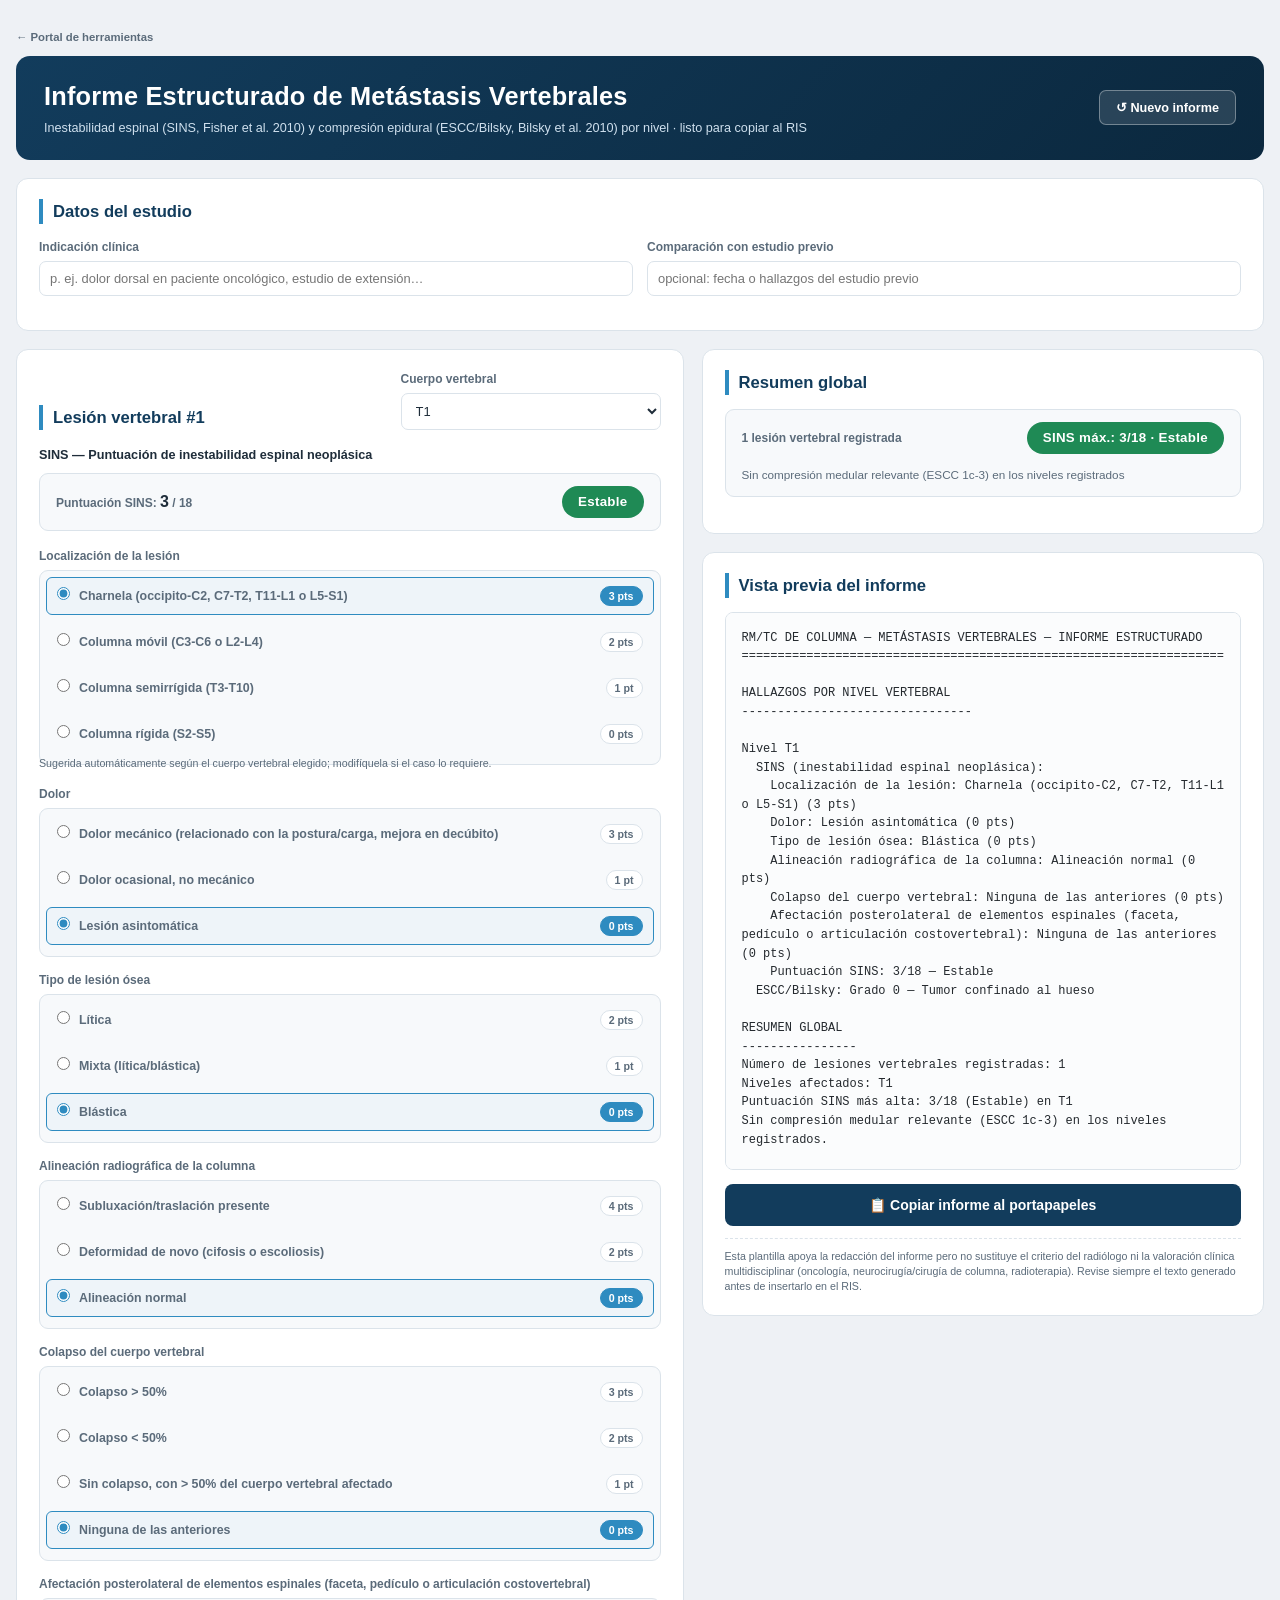
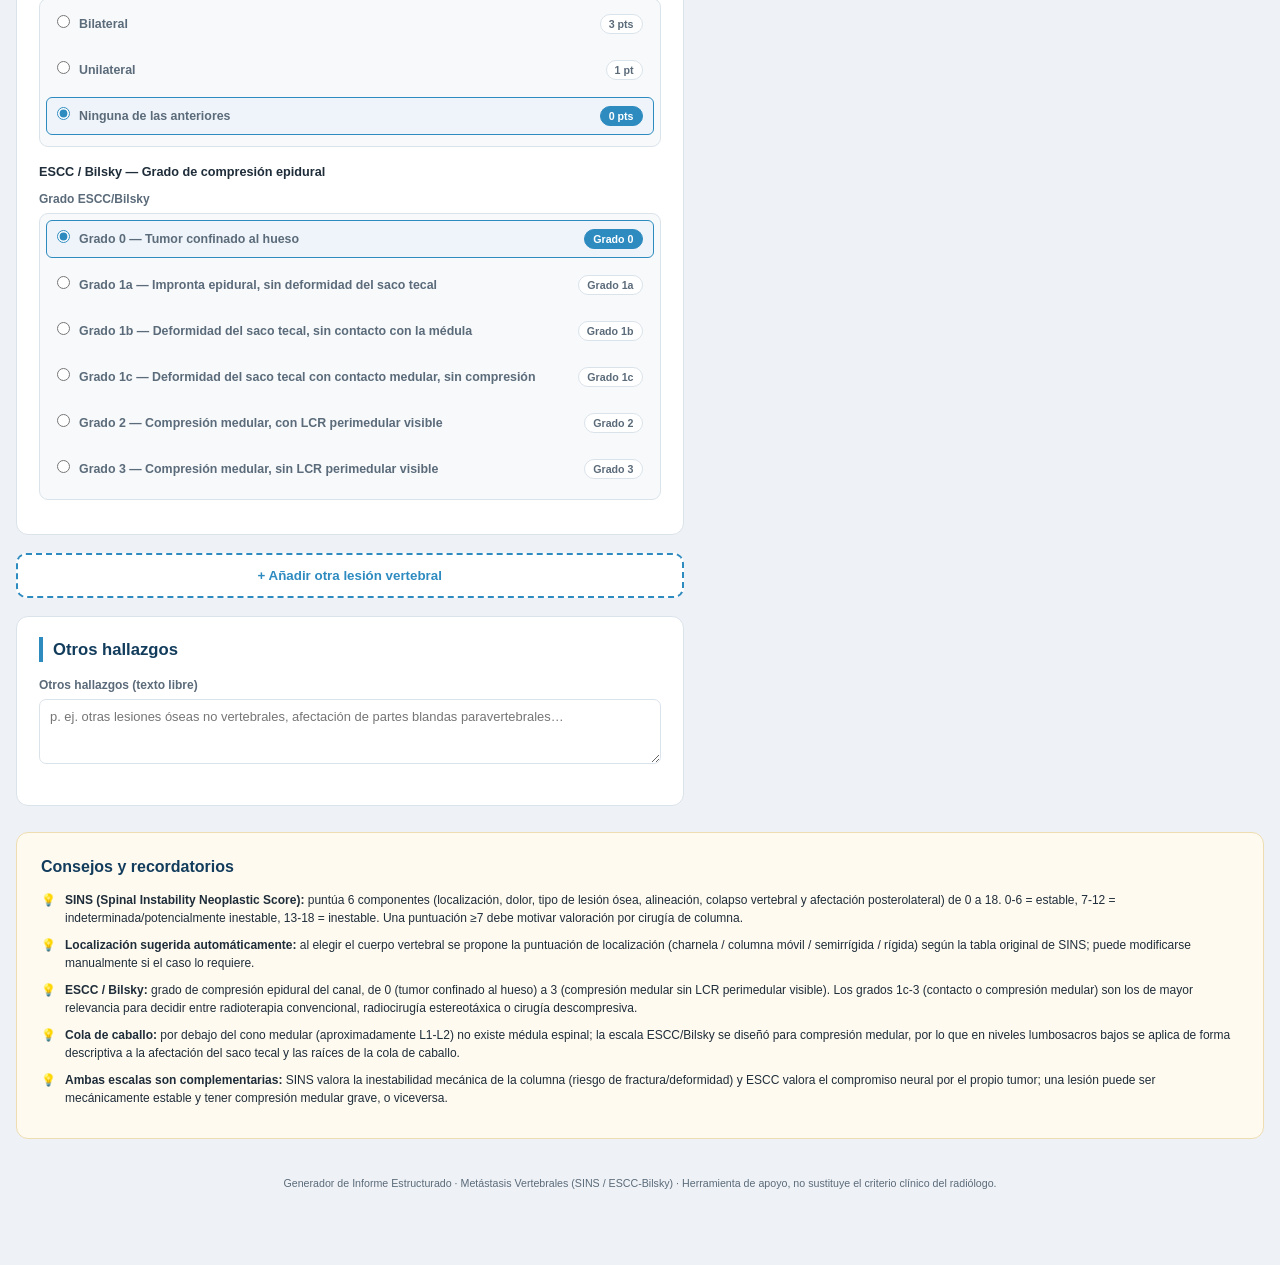
==== apps/columna-metastasis/index.html @ 790987a3 "Añadir app de informe estructurado de metástasis vertebrales (SINS / ESCC-Bilsky) Nueva herramienta " ====
<!DOCTYPE html>
<html lang="es">
<head>
<meta charset="UTF-8">
<meta name="viewport" content="width=device-width, initial-scale=1.0">
<title>Generador de Informe Estructurado · Metástasis Vertebrales (SINS / ESCC-Bilsky)</title>
<meta name="description" content="Herramienta point-and-click para generar informes estructurados de metástasis vertebrales, con clasificación de inestabilidad (SINS) y de compresión epidural (ESCC/Bilsky) por nivel vertebral, listos para copiar al RIS.">
<link rel="stylesheet" href="css/style.css">
</head>
<body>

<div class="app">

    <a href="../../index.html" class="breadcrumb">← Portal de herramientas</a>

    <div class="masthead">
        <div class="title-block">
            <h1>Informe Estructurado de Metástasis Vertebrales</h1>
            <p>Inestabilidad espinal (SINS, Fisher et al. 2010) y compresión epidural (ESCC/Bilsky, Bilsky et al. 2010) por nivel · listo para copiar al RIS</p>
        </div>
        <button class="btn-reset" onclick="resetAll()">↺ Nuevo informe</button>
    </div>

    <div class="panel">
        <h2 class="panel-title">Datos del estudio</h2>
        <div class="cols-2">
            <div class="form-group">
                <label>Indicación clínica</label>
                <input type="text" id="indication" placeholder="p. ej. dolor dorsal en paciente oncológico, estudio de extensión…" oninput="updateMeta()">
            </div>
            <div class="form-group">
                <label>Comparación con estudio previo</label>
                <input type="text" id="priorStudy" placeholder="opcional: fecha o hallazgos del estudio previo" oninput="updateMeta()">
            </div>
        </div>
    </div>

    <div class="grid-layout" id="gridLayout">
        <!-- IZQUIERDA: LESIONES -->
        <div id="lesionsColumn">
            <div id="lesionsContainer"></div>

            <button class="btn-add-lesion" onclick="addLesion()">+ Añadir otra lesión vertebral</button>

            <div class="panel">
                <h2 class="panel-title">Otros hallazgos</h2>
                <div class="form-group">
                    <label>Otros hallazgos (texto libre)</label>
                    <textarea id="additionalFindings" rows="3" placeholder="p. ej. otras lesiones óseas no vertebrales, afectación de partes blandas paravertebrales…" oninput="updateMeta()"></textarea>
                </div>
            </div>
        </div>

        <!-- DERECHA: RESULTADOS -->
        <div class="results-panel">
            <div class="panel">
                <h2 class="panel-title">Resumen global</h2>
                <div class="score-banner" id="globalSummary"></div>
            </div>

            <div class="panel">
                <h2 class="panel-title">Vista previa del informe</h2>
                <div class="consolidated-report" id="reportPreview">Cargando…</div>

                <button class="btn-copy" onclick="copyReportToClipboard()">📋 Copiar informe al portapapeles</button>
                <div class="toast" id="copyToast">Informe copiado correctamente</div>

                <p class="disclaimer">Esta plantilla apoya la redacción del informe pero no sustituye el criterio del radiólogo ni la valoración clínica multidisciplinar (oncología, neurocirugía/cirugía de columna, radioterapia). Revise siempre el texto generado antes de insertarlo en el RIS.</p>
            </div>
        </div>
    </div>

    <section class="expert-section">
        <h2>Consejos y recordatorios</h2>
        <ul class="expert-list">
            <li><strong>SINS (Spinal Instability Neoplastic Score):</strong> puntúa 6 componentes (localización, dolor, tipo de lesión ósea, alineación, colapso vertebral y afectación posterolateral) de 0 a 18. 0-6 = estable, 7-12 = indeterminada/potencialmente inestable, 13-18 = inestable. Una puntuación ≥7 debe motivar valoración por cirugía de columna.</li>
            <li><strong>Localización sugerida automáticamente:</strong> al elegir el cuerpo vertebral se propone la puntuación de localización (charnela / columna móvil / semirrígida / rígida) según la tabla original de SINS; puede modificarse manualmente si el caso lo requiere.</li>
            <li><strong>ESCC / Bilsky:</strong> grado de compresión epidural del canal, de 0 (tumor confinado al hueso) a 3 (compresión medular sin LCR perimedular visible). Los grados 1c-3 (contacto o compresión medular) son los de mayor relevancia para decidir entre radioterapia convencional, radiocirugía estereotáxica o cirugía descompresiva.</li>
            <li><strong>Cola de caballo:</strong> por debajo del cono medular (aproximadamente L1-L2) no existe médula espinal; la escala ESCC/Bilsky se diseñó para compresión medular, por lo que en niveles lumbosacros bajos se aplica de forma descriptiva a la afectación del saco tecal y las raíces de la cola de caballo.</li>
            <li><strong>Ambas escalas son complementarias:</strong> SINS valora la inestabilidad mecánica de la columna (riesgo de fractura/deformidad) y ESCC valora el compromiso neural por el propio tumor; una lesión puede ser mecánicamente estable y tener compresión medular grave, o viceversa.</li>
        </ul>
    </section>

    <footer style="text-align:center; margin-top:22px; padding:14px; font-size:8pt; color:var(--ink-soft);">
        Generador de Informe Estructurado · Metástasis Vertebrales (SINS / ESCC-Bilsky) · Herramienta de apoyo, no sustituye el criterio clínico del radiólogo.
    </footer>

</div>

<script src="js/app.js" defer></script>
</body>
</html>
---- apps/columna-metastasis/css/style.css ----
:root {
        --primary: #123c5c;
        --primary-dark: #0b283e;
        --primary-light: #eef4f9;
        --accent: #2e8bc0;
        --ink: #1f2d3a;
        --ink-soft: #5b6b7a;
        --line: #dbe3ea;
        --panel: #f7f9fb;
        --ok: #1f8a55;
        --warn: #b8760a;
        --danger: #c0392b;
        --white: #ffffff;
    }

    * { box-sizing: border-box; margin: 0; padding: 0; }

    body {
        font-family: "Segoe UI", "IBM Plex Sans", -apple-system, Roboto, Helvetica, Arial, sans-serif;
        background: #eef1f5;
        color: var(--ink);
        line-height: 1.5;
        padding: 24px 16px 60px;
    }

    .app {
        max-width: 1360px;
        margin: 0 auto;
    }

    /* ---------- HEADER ---------- */
    .breadcrumb {
        display: inline-block;
        font-size: 8.5pt;
        font-weight: 600;
        color: var(--ink-soft);
        text-decoration: none;
        margin-bottom: 10px;
        transition: color 0.15s;
    }
    .breadcrumb:hover { color: var(--accent); }

    .masthead {
        background: linear-gradient(135deg, var(--primary) 0%, var(--primary-dark) 100%);
        color: #fff;
        border-radius: 14px;
        padding: 22px 28px;
        margin-bottom: 18px;
        display: flex;
        align-items: center;
        justify-content: space-between;
        gap: 16px;
        flex-wrap: wrap;
    }

    .masthead .title-block h1 {
        font-size: 19pt;
        font-weight: 700;
        letter-spacing: 0.2px;
    }

    .masthead .title-block p {
        font-size: 9.5pt;
        color: #cfe0ee;
        margin-top: 3px;
    }

    .btn-reset {
        background: rgba(255,255,255,0.12);
        border: 1px solid rgba(255,255,255,0.35);
        color: #fff;
        padding: 9px 16px;
        border-radius: 7px;
        font-size: 9.5pt;
        font-weight: 600;
        cursor: pointer;
        transition: background 0.15s;
        white-space: nowrap;
    }
    .btn-reset:hover { background: rgba(255,255,255,0.22); }

    /* ---------- PANELS (shared) ---------- */
    .panel {
        background: #fff;
        border: 1px solid var(--line);
        border-radius: 12px;
        padding: 20px 22px;
        margin-bottom: 18px;
    }

    .panel-title {
        color: var(--primary);
        font-size: 12.5pt;
        font-weight: 700;
        margin-bottom: 14px;
        padding-left: 10px;
        border-left: 4px solid var(--accent);
        display: flex;
        align-items: center;
        gap: 8px;
    }

    /* ---------- FORM ELEMENTS ---------- */
    label {
        display: block;
        font-weight: 600;
        margin-bottom: 5px;
        font-size: 9pt;
        color: var(--ink-soft);
    }

    input[type="text"], input[type="number"], input[type="date"], select, textarea {
        width: 100%;
        padding: 9px 10px;
        border: 1px solid var(--line);
        border-radius: 7px;
        font-size: 9.7pt;
        background: #fff;
        color: var(--ink);
        font-family: inherit;
    }

    textarea { resize: vertical; }

    input:focus, select:focus, textarea:focus, button:focus-visible {
        outline: 2px solid var(--accent);
        outline-offset: 1px;
    }

    .form-group { margin-bottom: 14px; }

    .field-hint {
        font-size: 8pt;
        color: var(--ink-soft);
        margin-top: -10px;
        margin-bottom: 12px;
    }

    .cols-2 { display: grid; grid-template-columns: 1fr 1fr; gap: 14px; }

    @media (max-width: 700px) {
        .cols-2 { grid-template-columns: 1fr; }
    }

    /* ---------- OPTION GROUPS (point-and-click) ---------- */
    .option-group {
        background: var(--panel);
        border: 1px solid var(--line);
        border-radius: 9px;
        padding: 6px;
        display: flex;
        flex-direction: column;
        gap: 3px;
    }

    .opt {
        display: flex;
        align-items: center;
        justify-content: space-between;
        gap: 8px;
        padding: 8px 10px;
        border-radius: 6px;
        cursor: pointer;
        font-size: 9.3pt;
        transition: background 0.12s;
        border: 1px solid transparent;
    }

    .opt:hover { background: #fff; border-color: var(--line); }

    .opt input { accent-color: var(--accent); margin-right: 9px; flex-shrink: 0; }

    .opt .opt-label { flex-grow: 1; }

    .opt .pts {
        font-size: 8pt;
        font-weight: 700;
        color: var(--ink-soft);
        background: #fff;
        border: 1px solid var(--line);
        border-radius: 10px;
        padding: 1px 8px;
        white-space: nowrap;
    }

    .opt:has(input:checked) {
        background: var(--primary-light);
        border-color: var(--accent);
    }
    .opt:has(input:checked) .pts {
        background: var(--accent);
        color: #fff;
        border-color: var(--accent);
    }

    /* ---------- GRID LAYOUT ---------- */
    .grid-layout {
        display: grid;
        grid-template-columns: 1.2fr 0.8fr;
        gap: 18px;
        align-items: start;
    }
    @media (max-width: 980px) {
        .grid-layout { grid-template-columns: 1fr; }
    }

    /* ---------- LIVE SCORE BADGE ---------- */
    .score-banner {
        display: flex;
        align-items: center;
        justify-content: space-between;
        background: var(--panel);
        border: 1px solid var(--line);
        border-radius: 9px;
        padding: 12px 16px;
        margin-bottom: 16px;
        gap: 12px;
        flex-wrap: wrap;
    }

    .score-banner .pts-total {
        font-size: 9pt;
        color: var(--ink-soft);
        font-weight: 600;
    }
    .score-banner .pts-total b { color: var(--ink); font-size: 12pt; }

    .tr-pill {
        font-size: 10pt;
        font-weight: 800;
        color: #fff;
        padding: 6px 16px;
        border-radius: 20px;
        letter-spacing: 0.3px;
    }
    .tr-pill.ok { background: var(--ok); }
    .tr-pill.warn { background: var(--warn); }
    .tr-pill.danger { background: var(--danger); }

    .rec-text {
        font-size: 8.8pt;
        color: var(--ink-soft);
        flex-basis: 100%;
    }

    /* ---------- LESION CARDS ---------- */
    .lesion-card {
        background: #fff;
        border: 1px solid var(--line);
        border-radius: 12px;
        padding: 20px 22px;
        margin-bottom: 18px;
    }

    .lesion-header {
        display: flex;
        align-items: flex-end;
        justify-content: space-between;
        gap: 14px;
        flex-wrap: wrap;
        margin-bottom: 14px;
    }

    .lesion-header .lesion-title {
        color: var(--primary);
        font-size: 12.5pt;
        font-weight: 700;
        padding-left: 10px;
        border-left: 4px solid var(--accent);
    }

    .lesion-header .level-select-group {
        flex-grow: 1;
        max-width: 260px;
        margin-bottom: 0;
    }

    .btn-remove-lesion {
        background: #fff;
        border: 1px solid var(--line);
        color: var(--danger);
        padding: 8px 14px;
        border-radius: 7px;
        font-size: 8.8pt;
        font-weight: 600;
        cursor: pointer;
        white-space: nowrap;
        transition: background 0.15s;
    }
    .btn-remove-lesion:hover { background: #fdf1ef; }

    .btn-add-lesion {
        display: block;
        width: 100%;
        background: #fff;
        border: 2px dashed var(--accent);
        color: var(--accent);
        padding: 13px 16px;
        border-radius: 10px;
        font-weight: 700;
        font-size: 10pt;
        cursor: pointer;
        margin-bottom: 18px;
        transition: background 0.15s;
    }
    .btn-add-lesion:hover { background: var(--primary-light); }

    .subsection-title {
        font-size: 9.5pt;
        font-weight: 700;
        color: var(--ink);
        margin: 16px 0 8px;
    }

    .cauda-note {
        font-size: 8pt;
        color: var(--warn);
        background: #fdf6e8;
        border: 1px solid #eeddb0;
        border-radius: 7px;
        padding: 8px 10px;
        margin-bottom: 12px;
    }

    /* ---------- RESULTS / REPORT PANEL ---------- */
    .results-panel {
        position: sticky;
        top: 18px;
    }

    .consolidated-report {
        background: #fbfcfd;
        border: 1px solid var(--line);
        border-radius: 8px;
        padding: 16px;
        font-family: "Consolas", "SFMono-Regular", "Courier New", monospace;
        font-size: 9pt;
        white-space: pre-wrap;
        color: #24292e;
        line-height: 1.55;
        max-height: 62vh;
        overflow-y: auto;
    }

    .btn-copy {
        background: var(--primary);
        color: #fff;
        padding: 13px 22px;
        border: none;
        border-radius: 8px;
        cursor: pointer;
        font-weight: 700;
        font-size: 10.5pt;
        width: 100%;
        margin-top: 14px;
        display: flex;
        align-items: center;
        justify-content: center;
        gap: 8px;
        transition: background 0.15s;
    }
    .btn-copy:hover { background: var(--primary-dark); }
    .btn-copy:active { transform: scale(0.99); }

    .toast {
        display: none;
        background: var(--ok);
        color: #fff;
        text-align: center;
        padding: 9px;
        border-radius: 6px;
        margin-top: 10px;
        font-weight: 700;
        font-size: 9.5pt;
        animation: fadeIn 0.25s;
    }

    .disclaimer {
        font-size: 8pt;
        color: var(--ink-soft);
        margin-top: 12px;
        border-top: 1px dashed var(--line);
        padding-top: 10px;
        line-height: 1.45;
    }

    /* ---------- EXPERT TIPS ---------- */
    .expert-section {
        background: #fffaf0;
        border: 1px solid #eeddb0;
        border-radius: 12px;
        padding: 22px 24px;
        margin-top: 8px;
    }
    .expert-section h2 {
        color: var(--primary);
        font-size: 12pt;
        margin-bottom: 12px;
    }
    .expert-list { list-style: none; }
    .expert-list li {
        position: relative;
        padding-left: 24px;
        margin-bottom: 9px;
        font-size: 9pt;
        color: var(--ink);
    }
    .expert-list li::before {
        content: "💡";
        position: absolute;
        left: 0; top: 0;
    }

    @keyframes fadeIn { from { opacity: 0; } to { opacity: 1; } }
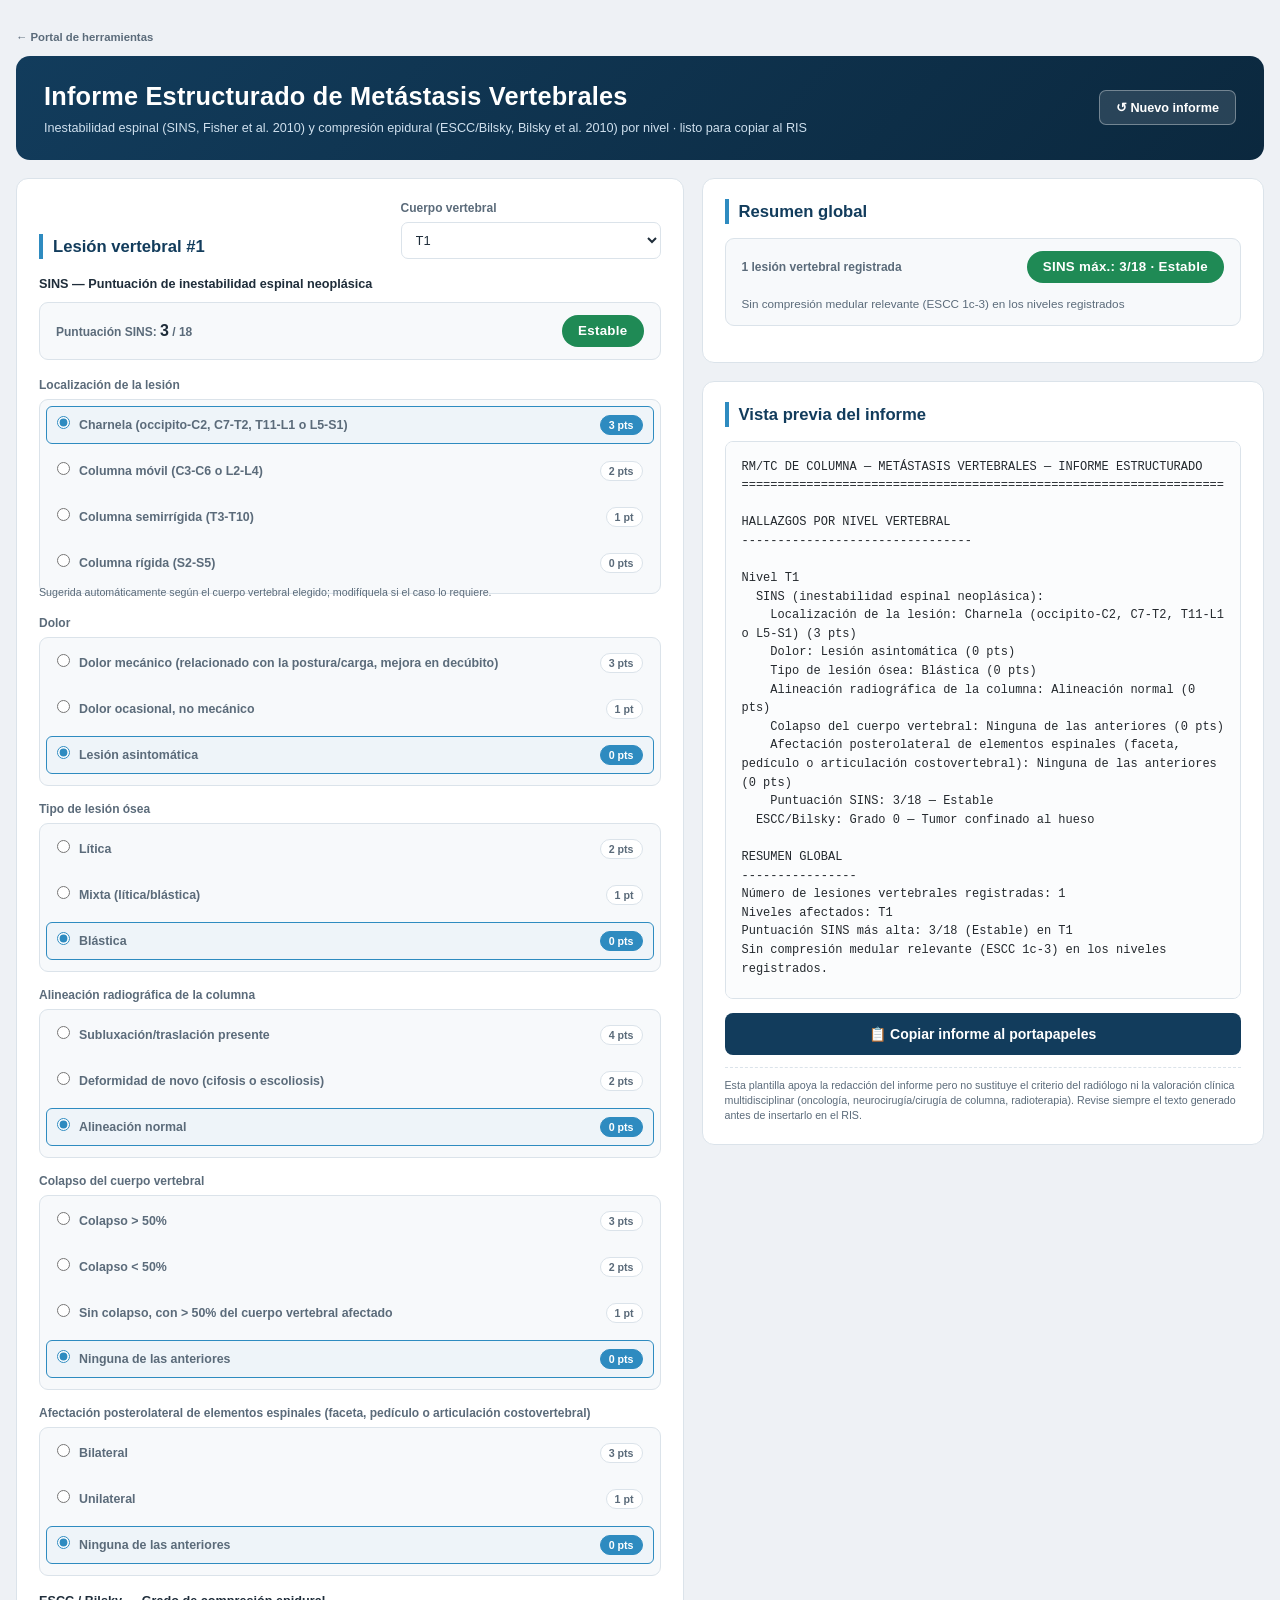
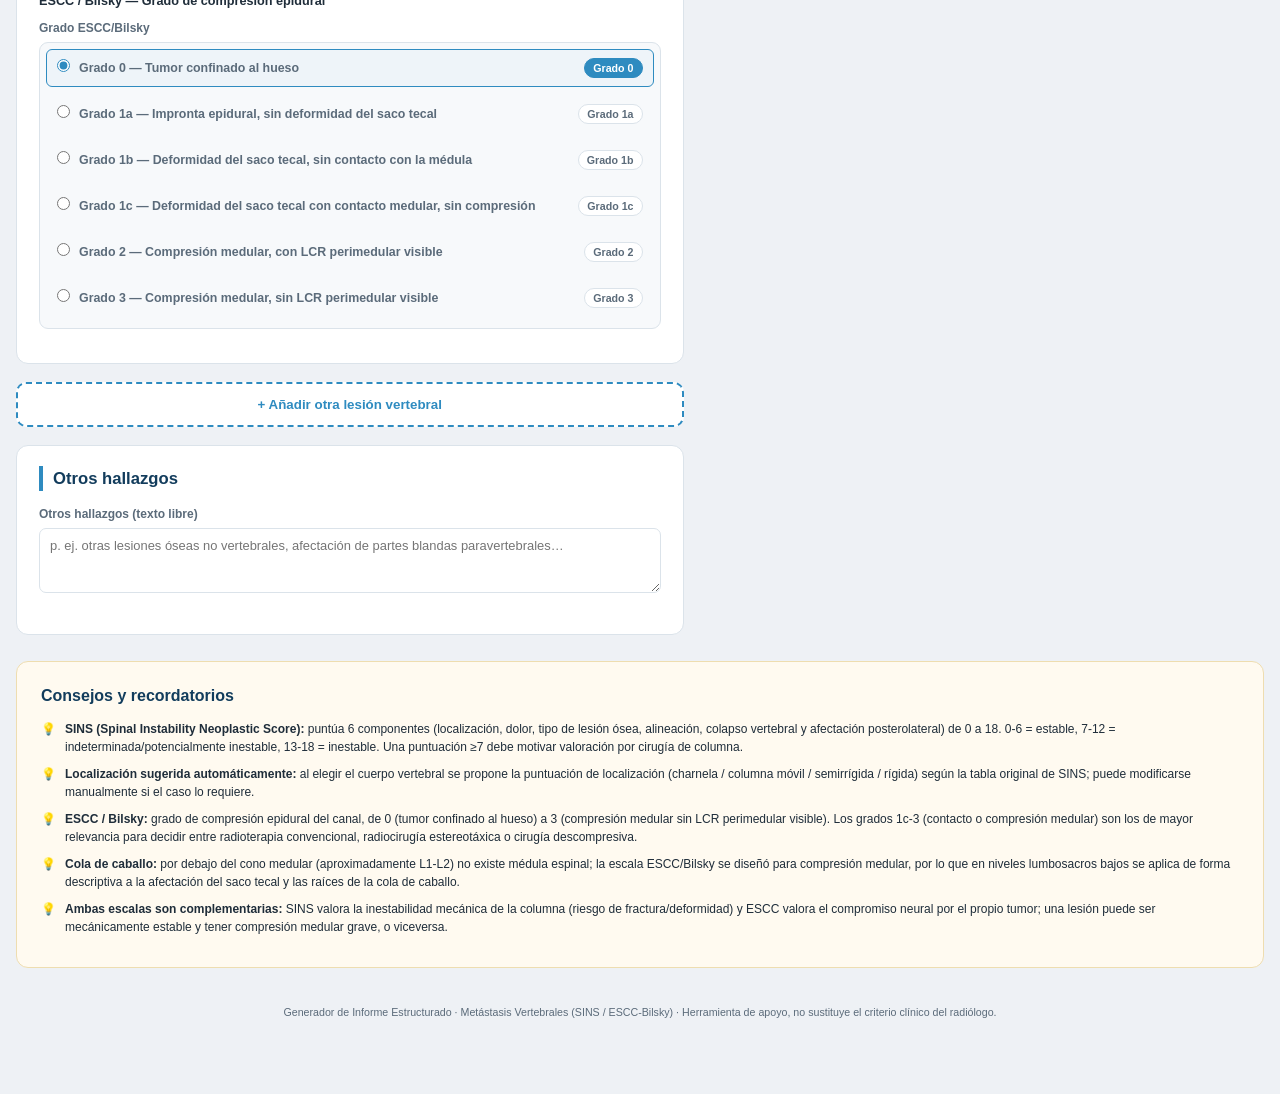
==== commit fefaae23: "Eliminar datos de estudio y técnica de imagen de los informes Quita el bloque de indicación clínica/" ====
--- a/apps/columna-metastasis/index.html
+++ b/apps/columna-metastasis/index.html
@@ -19,20 +19,6 @@
             <p>Inestabilidad espinal (SINS, Fisher et al. 2010) y compresión epidural (ESCC/Bilsky, Bilsky et al. 2010) por nivel · listo para copiar al RIS</p>
         </div>
         <button class="btn-reset" onclick="resetAll()">↺ Nuevo informe</button>
-    </div>
-
-    <div class="panel">
-        <h2 class="panel-title">Datos del estudio</h2>
-        <div class="cols-2">
-            <div class="form-group">
-                <label>Indicación clínica</label>
-                <input type="text" id="indication" placeholder="p. ej. dolor dorsal en paciente oncológico, estudio de extensión…" oninput="updateMeta()">
-            </div>
-            <div class="form-group">
-                <label>Comparación con estudio previo</label>
-                <input type="text" id="priorStudy" placeholder="opcional: fecha o hallazgos del estudio previo" oninput="updateMeta()">
-            </div>
-        </div>
     </div>
 
     <div class="grid-layout" id="gridLayout">
